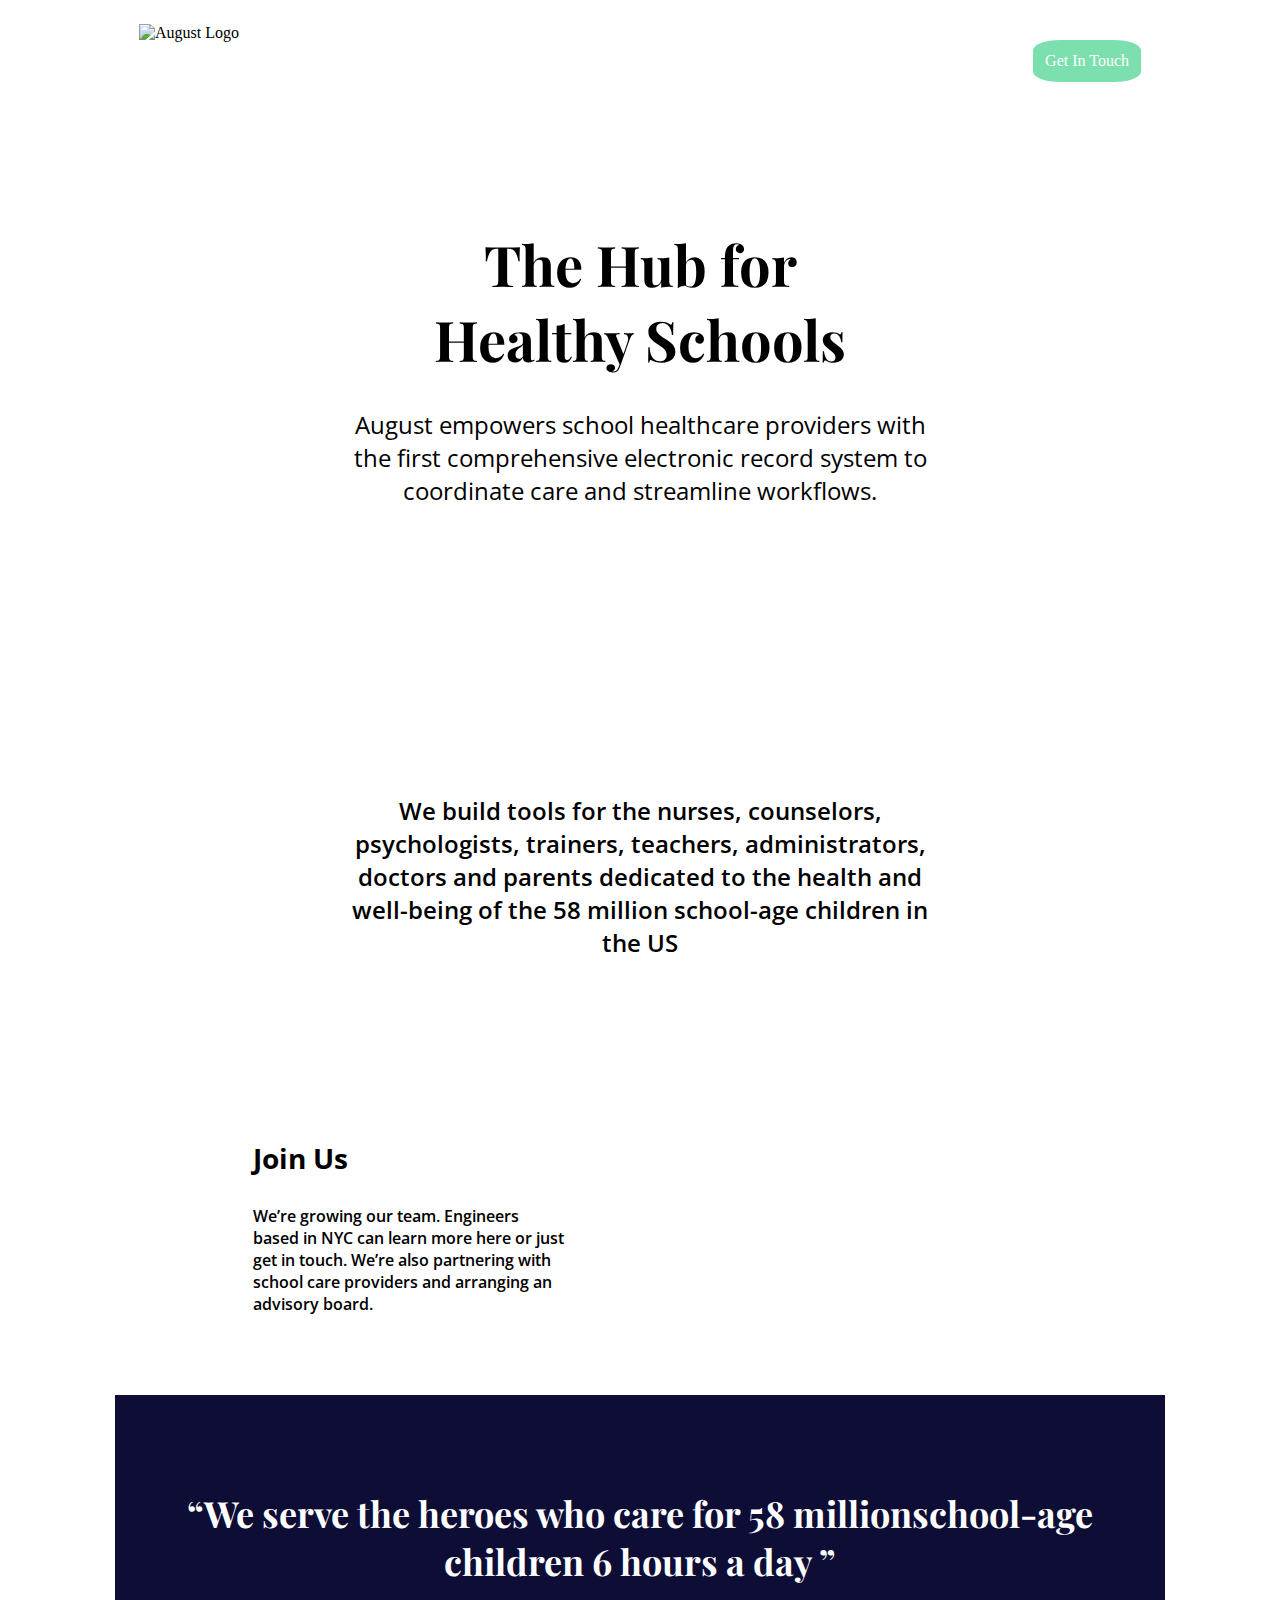
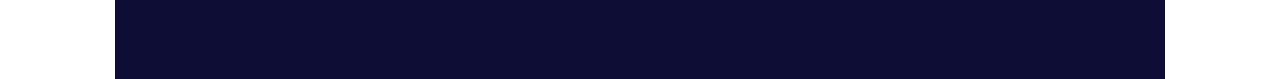
==== new/index.html @ 74a7cb81 "fix fonts" ====
<!DOCTYPE html>
<html lang="en">
  <head>
    <meta charset="UTF-8" />
    <meta http-equiv="X-UA-Compatible" content="IE=edge" />
    <meta name="viewport" content="width=device-width, initial-scale=1.0" />
    <link rel="icon" href="./AugustWebsiteSmLogo.png" />
    <link href="./styling.CSS" type="text/css" rel="stylesheet" />
    <link rel="preconnect" href="https://fonts.gstatic.com" />
    <link
      href="https://fonts.googleapis.com/css2?family=Open+Sans:wght@300&family=Playfair+Display:wght@600&display=swap"
      rel="stylesheet"
    />
    <title>August</title>
  </head>
  <body>
    <header>
      <nav>
        <img src="./AugustWebsiteLogo-01.png" alt="August Logo" />
        <a href="mailto:hello@augustschools.com">Get In Touch</a>
      </nav>
    </header>
    <div>
      <main>
        <h1>
          The Hub for<br />
          Healthy Schools
        </h1>
        <p>
          August empowers school healthcare providers with the first
          comprehensive electronic record system to coordinate care and
          streamline workflows.
        </p>
      </main>
      <section>
        <div class="top">
          <p>
            We build tools for the nurses, counselors, psychologists, trainers,
            teachers, administrators, doctors and parents dedicated to the
            health and well-being of the 58 million school-age children in the
            US
          </p>
        </div>
        <div class="mid">
          <h3>Join Us</h3>
          <p>
            We’re growing our team. Engineers based in NYC can learn more here
            or just get in touch. We’re also partnering with school care
            providers and arranging an advisory board.
          </p>
        </div>
        <div class="bottom">
          <h2>
            “We serve the heroes who care for 58 millionschool-age children 6
            hours a day ”
          </h2>
        </div>
      </section>
      <footer></footer>
    </div>
  </body>
</html>
---- new/styling.CSS ----
/* Colors
green: #7BE0AD
blue: #0D0D35 */
body {
  max-width: 1050px;
  margin: auto;
}

nav img {
  height: 5rem;
  margin: 1.5rem;
}

nav a {
  text-decoration: none;
  float: right;
  background-color: #7be0ad;
  color: #fff;
  border-radius: 25%;
  border: none;
  text-align: center;
  padding: 0.75rem;
  margin-top: 2.5rem;
  margin-right: 1.5rem;
  cursor: pointer;
}

main {
  font-family: "Playfair Display", serif;
  background-image: url("./AugustWebsiteImage.jpeg");
  background-size: cover;
  background-repeat: no-repeat;
  height: 640px;
  margin: auto;
}

main h1 {
  padding-top: 10rem;
  font-size: 3.5rem;
  width: 50%;
  margin: auto;
  text-align: center;
}

main p {
  padding-top: 2rem;
  font-size: 1.5rem;
  font-family: "Open Sans", sans-serif;
  width: 55%;
  margin: auto;
  text-align: center;
}

section {
  width: 100%;
  text-align: center;
  font-family: "Open Sans", sans-serif;
}
.top {
  height: 33%;
  padding: 4rem;
  font-size: 1.5rem;
  font-weight: 600;
  width: 59%;
  margin: auto;
  text-align: center;
}

.mid {
  text-align: left;
  width: 30%;
  height: 33%;
  margin-left: 7%;
  font-size: 1.5rem;
  font-weight: 600;
  padding: 4rem;
}

.mid p {
  font-size: 1rem;
}

div .bottom {
  font-family: "Playfair Display", serif;
  padding: 4rem;
  font-size: 1.5rem;
  margin: auto;
  text-align: center;
  background-color: #0d0d35;
  color: #fff;
}
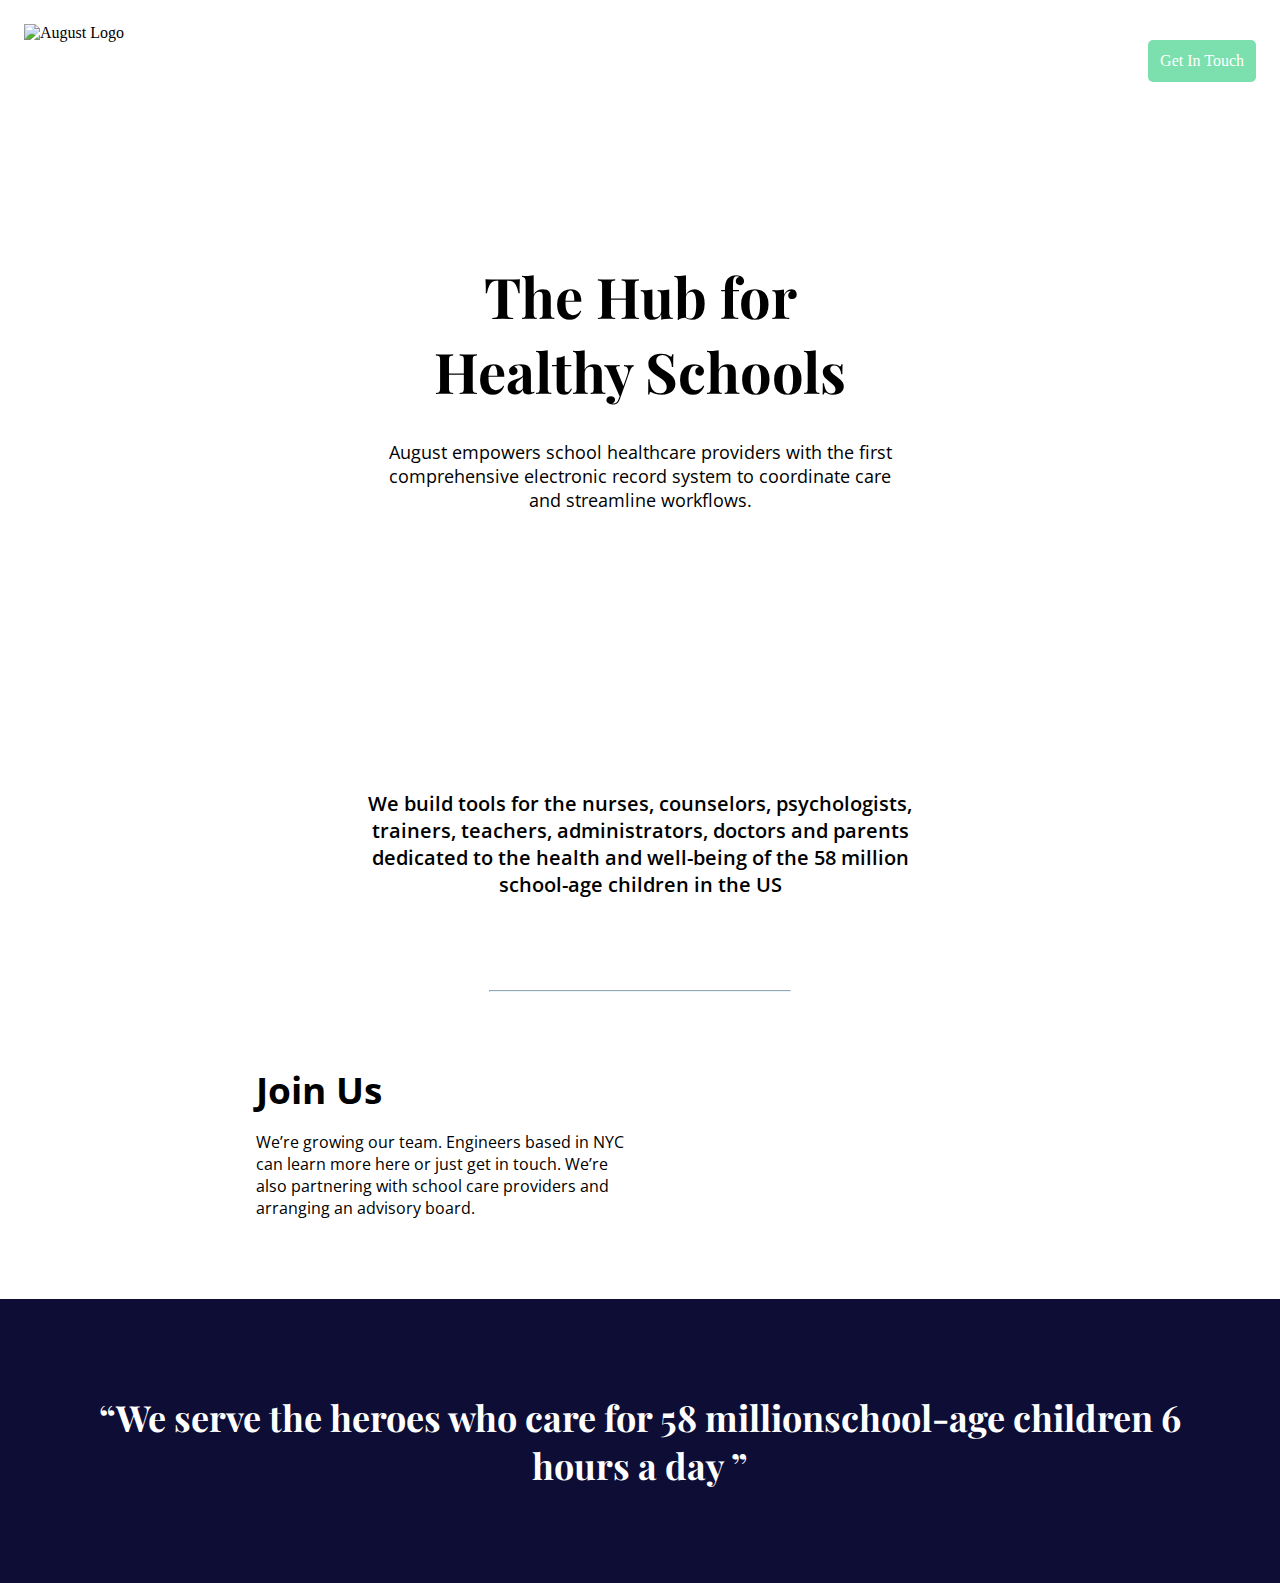
==== commit c34b7947: "little cleanup" ====
--- a/new/index.html
+++ b/new/index.html
@@ -8,7 +8,7 @@
     <link href="./styling.CSS" type="text/css" rel="stylesheet" />
     <link rel="preconnect" href="https://fonts.gstatic.com" />
     <link
-      href="https://fonts.googleapis.com/css2?family=Open+Sans:wght@300&family=Playfair+Display:wght@600&display=swap"
+      href="https://fonts.googleapis.com/css2?family=Open+Sans:wght@300;600&family=Playfair+Display:wght@600&display=swap"
       rel="stylesheet"
     />
     <title>August</title>
@@ -41,6 +41,7 @@
             US
           </p>
         </div>
+        <hr />
         <div class="mid">
           <h3>Join Us</h3>
           <p>
--- a/new/styling.CSS
+++ b/new/styling.CSS
@@ -2,7 +2,7 @@
 green: #7BE0AD
 blue: #0D0D35 */
 body {
-  max-width: 1050px;
+  max-width: 100%;
   margin: auto;
 }
 
@@ -16,7 +16,7 @@
   float: right;
   background-color: #7be0ad;
   color: #fff;
-  border-radius: 25%;
+  border-radius: 5px;
   border: none;
   text-align: center;
   padding: 0.75rem;
@@ -35,7 +35,7 @@
 }
 
 main h1 {
-  padding-top: 10rem;
+  padding-top: 12rem;
   font-size: 3.5rem;
   width: 50%;
   margin: auto;
@@ -44,9 +44,9 @@
 
 main p {
   padding-top: 2rem;
-  font-size: 1.5rem;
+  font-size: 1.1rem;
   font-family: "Open Sans", sans-serif;
-  width: 55%;
+  width: 40%;
   margin: auto;
   text-align: center;
 }
@@ -56,12 +56,19 @@
   text-align: center;
   font-family: "Open Sans", sans-serif;
 }
+
+section hr {
+  width: 300px;
+  border-color: #e6f7ff;
+  border-width: 1px;
+}
+
 .top {
   height: 33%;
   padding: 4rem;
-  font-size: 1.5rem;
+  font-size: 1.25rem;
   font-weight: 600;
-  width: 59%;
+  width: 600px;
   margin: auto;
   text-align: center;
 }
@@ -70,14 +77,18 @@
   text-align: left;
   width: 30%;
   height: 33%;
-  margin-left: 7%;
-  font-size: 1.5rem;
-  font-weight: 600;
+  margin-left: 15%;
+  font-size: 2rem;
   padding: 4rem;
 }
 
 .mid p {
   font-size: 1rem;
+}
+
+.mid h3 {
+  margin-bottom: 0;
+  margin-top: 0;
 }
 
 div .bottom {
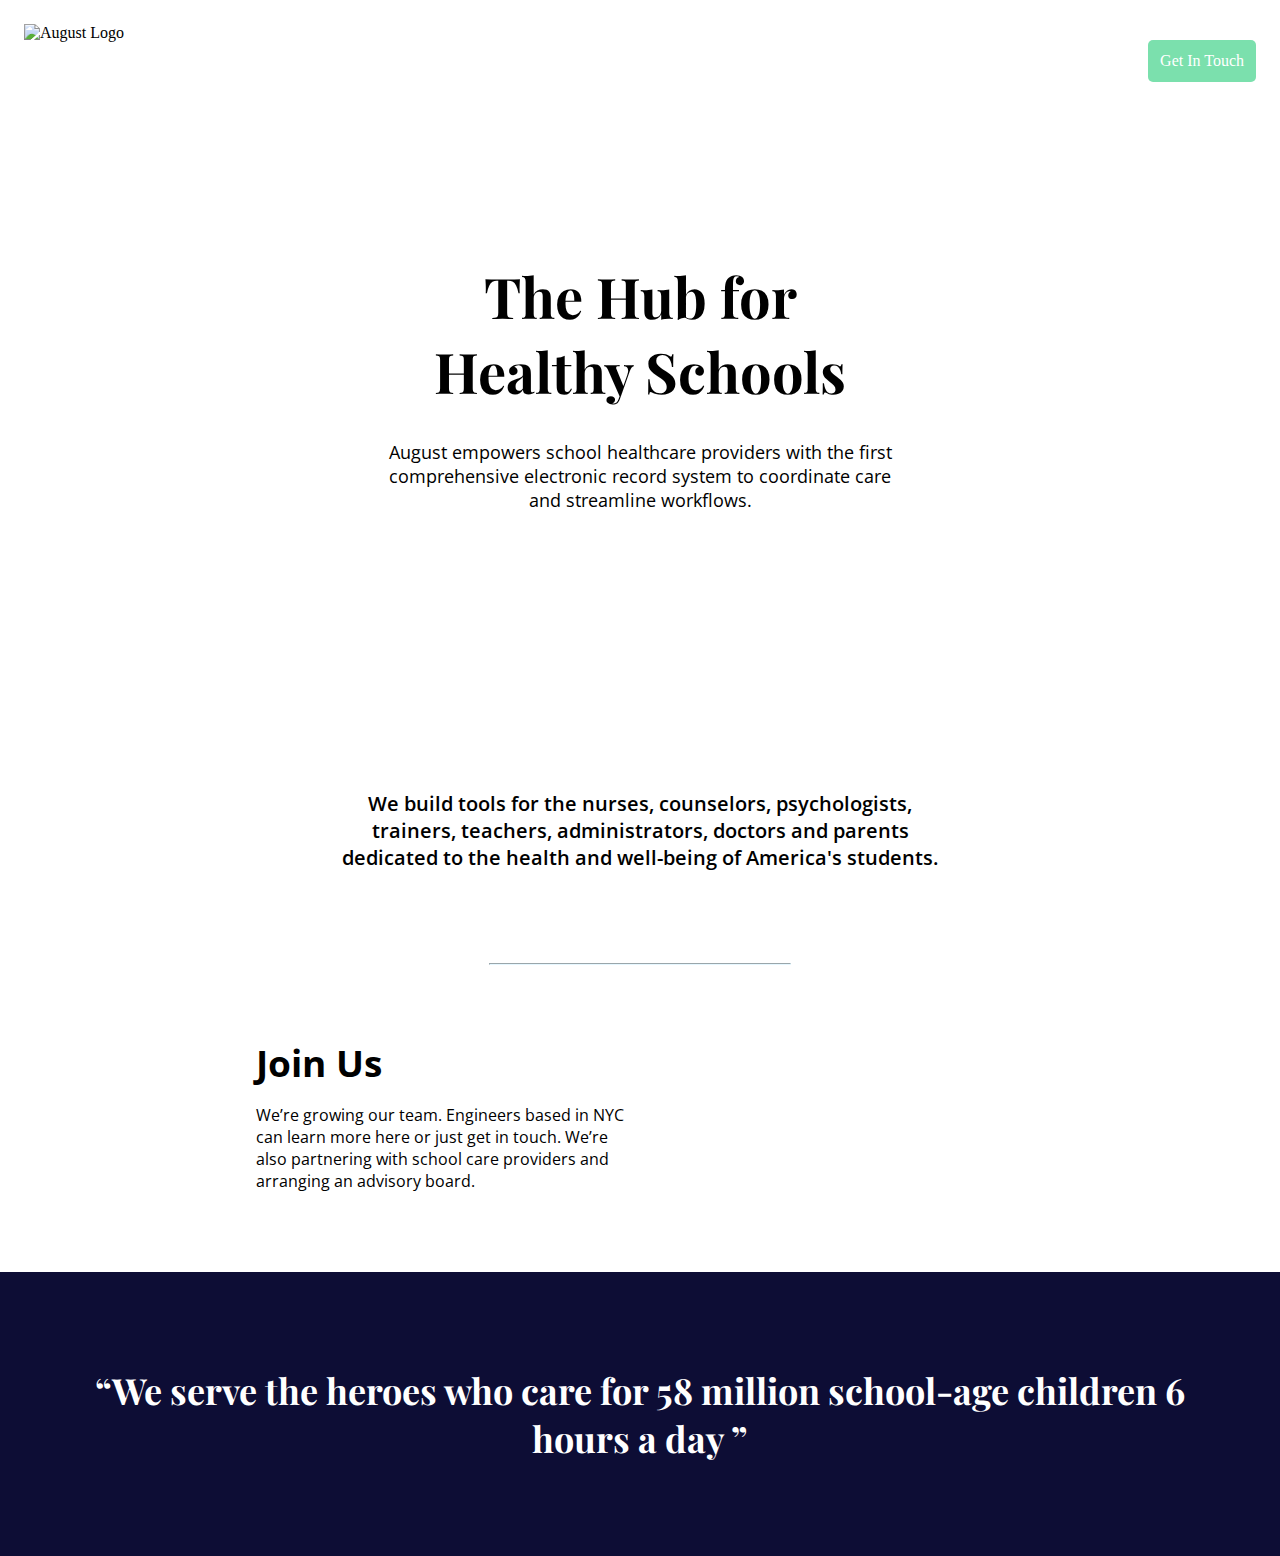
==== commit bdf7220d: "a few typos" ====
--- a/new/index.html
+++ b/new/index.html
@@ -37,8 +37,7 @@
           <p>
             We build tools for the nurses, counselors, psychologists, trainers,
             teachers, administrators, doctors and parents dedicated to the
-            health and well-being of the 58 million school-age children in the
-            US
+            health and well-being of America's students.
           </p>
         </div>
         <hr />
@@ -52,7 +51,7 @@
         </div>
         <div class="bottom">
           <h2>
-            “We serve the heroes who care for 58 millionschool-age children 6
+            “We serve the heroes who care for 58 million school-age children 6
             hours a day ”
           </h2>
         </div>
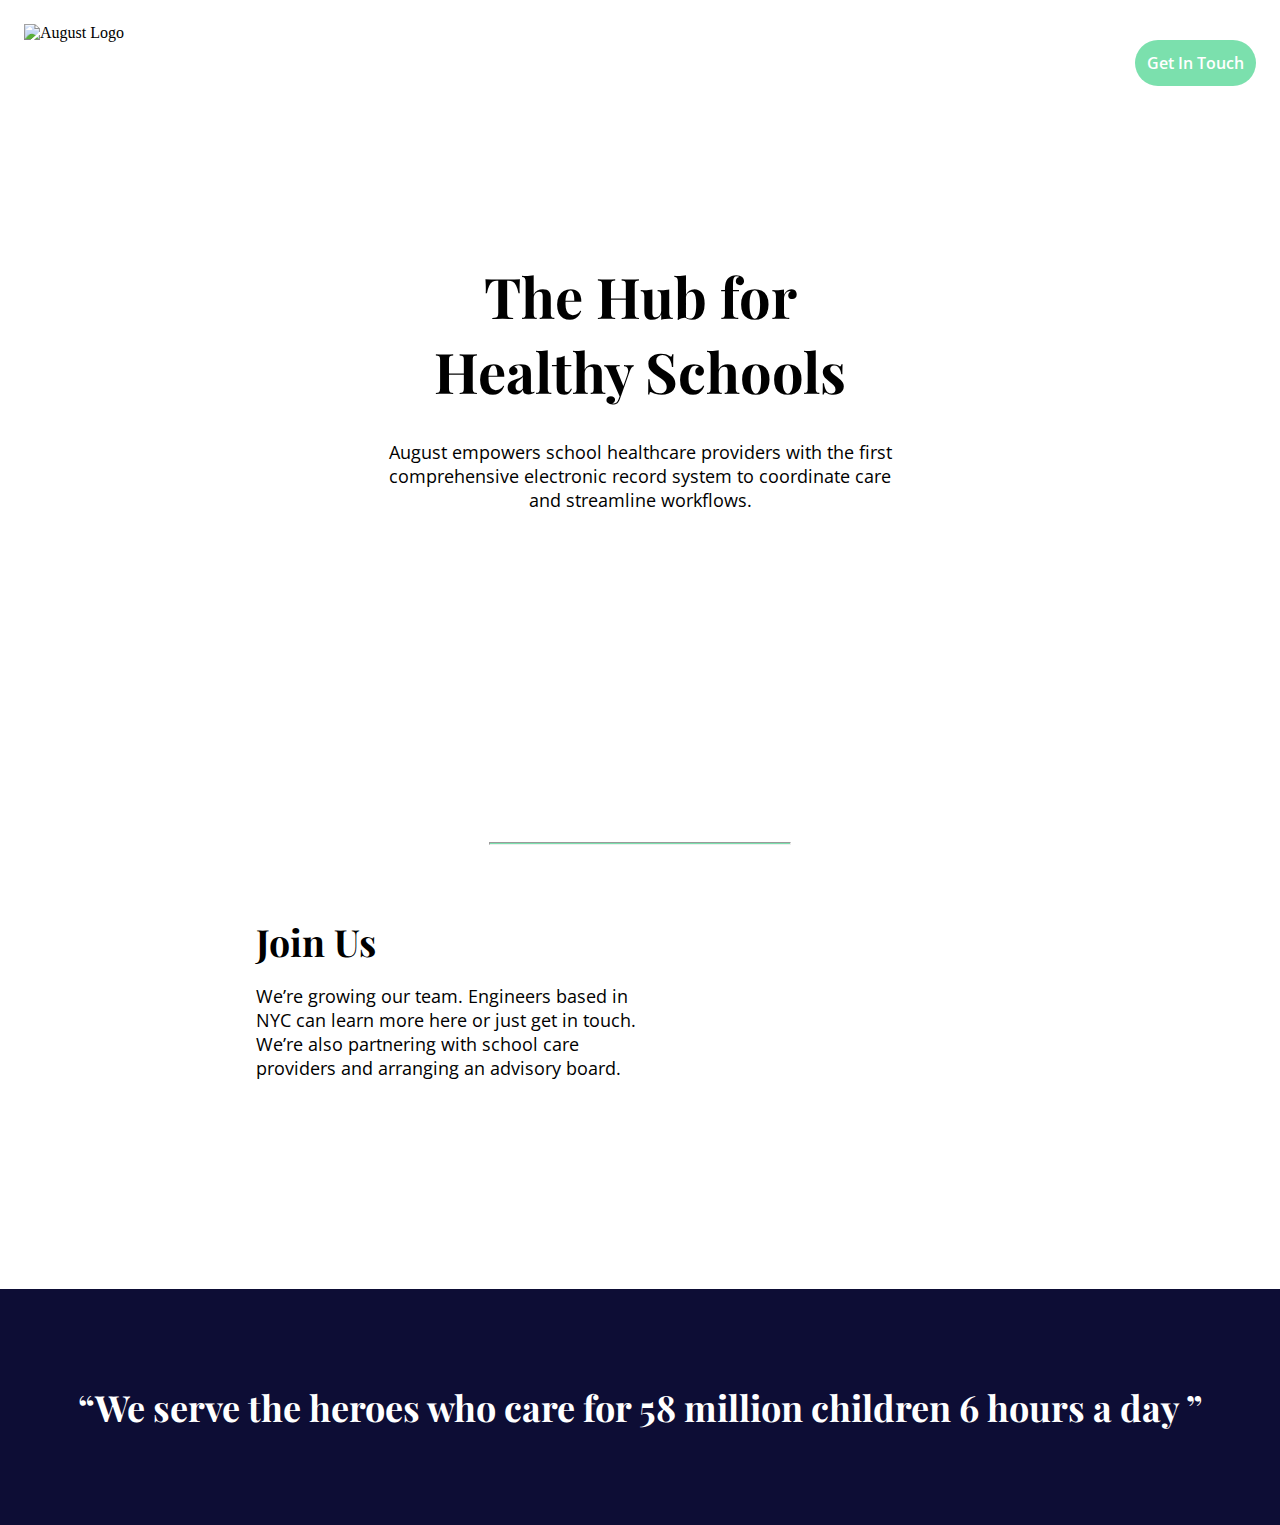
==== commit a3c4dec9: "Merge pull request #6 from newjargon/patch-5" ====
--- a/new/index.html
+++ b/new/index.html
@@ -34,12 +34,7 @@
       </main>
       <section>
         <div class="top">
-          <p>
-            We build tools for the nurses, counselors, psychologists, trainers,
-            teachers, administrators, doctors and parents dedicated to the
-            health and well-being of America's students.
-          </p>
-        </div>
+              </div>
         <hr />
         <div class="mid">
           <h3>Join Us</h3>
@@ -51,7 +46,7 @@
         </div>
         <div class="bottom">
           <h2>
-            “We serve the heroes who care for 58 million school-age children 6
+            “We serve the heroes who care for 58 million children 6
             hours a day ”
           </h2>
         </div>
--- a/new/styling.CSS
+++ b/new/styling.CSS
@@ -7,7 +7,7 @@
 }
 
 nav img {
-  height: 5rem;
+  height: 4rem;
   margin: 1.5rem;
 }
 
@@ -16,7 +16,9 @@
   float: right;
   background-color: #7be0ad;
   color: #fff;
-  border-radius: 5px;
+  border-radius: 30px;
+  font-family: "Open Sans", sans-serif;
+  font-weight:600;
   border: none;
   text-align: center;
   padding: 0.75rem;
@@ -58,9 +60,11 @@
 }
 
 section hr {
-  width: 300px;
-  border-color: #e6f7ff;
-  border-width: 1px;
+  height: 1px;
+    width: 300px;
+    /* Set the hr color */
+    color: #7BE0AD; /* old IE */
+    background-color: #7BE0AD; /* Modern Browsers */
 }
 
 .top {
@@ -80,13 +84,15 @@
   margin-left: 15%;
   font-size: 2rem;
   padding: 4rem;
+  padding-bottom: 12rem;
 }
 
 .mid p {
-  font-size: 1rem;
+  font-size: 1.1rem;
 }
 
 .mid h3 {
+   font-family: "Playfair Display", serif;
   margin-bottom: 0;
   margin-top: 0;
 }
